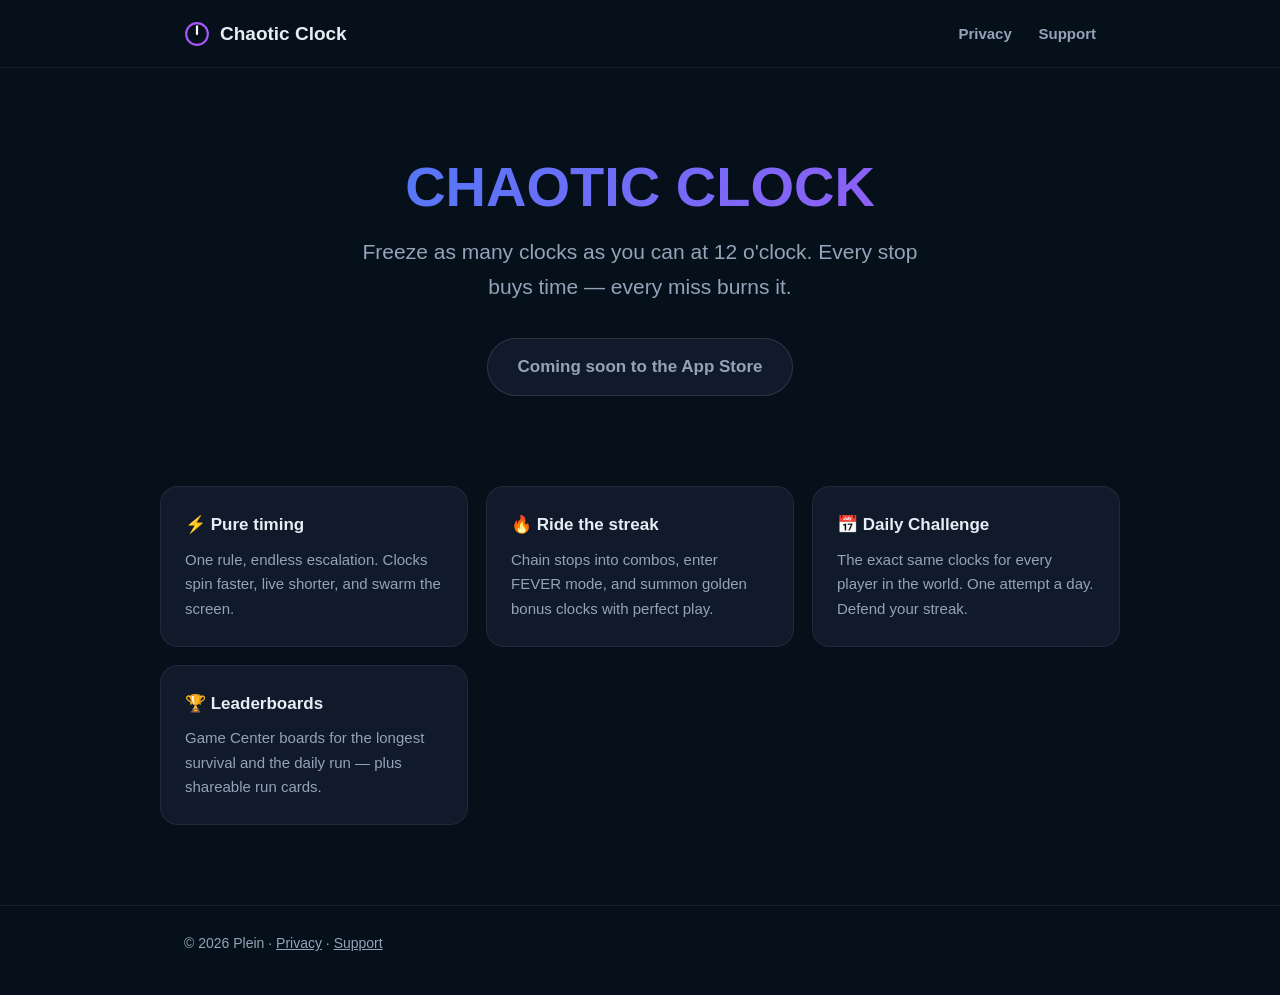
==== index.html @ d5d343c8 "Chaotic Clock website: landing, privacy policy, support Co-Authored-By: Claude Fable 5 <noreply@anth" ====
<!DOCTYPE html>
<html lang="en">
<head>
<meta charset="utf-8">
<meta name="viewport" content="width=device-width, initial-scale=1">
<title>Chaotic Clock — Freeze time. Outlast chaos.</title>
<meta name="description" content="Chaotic Clock is a pure timing game for iPhone: tap each clock the instant it strikes 12, bank seconds, and outlast the chaos.">
<meta name="theme-color" content="#06101b">
<meta property="og:site_name" content="Chaotic Clock">
<meta property="og:title" content="Chaotic Clock — Freeze time. Outlast chaos.">
<meta property="og:description" content="Tap each clock the instant it strikes 12. Every stop buys time, every miss burns it.">
<meta property="og:type" content="website">
<link rel="stylesheet" href="assets/styles.css">
</head>
<body>

<header class="site-header">
  <div class="wrap">
    <a class="brand" href="./">
      <svg class="clock" viewBox="0 0 24 24" fill="none" stroke="#a855f7" stroke-width="2" aria-hidden="true">
        <circle cx="12" cy="12" r="10"/><path d="M12 12V5" stroke="#fff" stroke-linecap="round"/>
      </svg>
      Chaotic Clock
    </a>
    <nav class="nav">
      <a href="privacy/">Privacy</a>
      <a href="support/">Support</a>
    </nav>
  </div>
</header>

<main>
  <section class="hero">
    <div class="wrap">
      <h1>CHAOTIC CLOCK</h1>
      <p>Freeze as many clocks as you can at 12 o'clock. Every stop buys time — every miss burns it.</p>
      <span class="badge badge--soon">Coming soon to the App&nbsp;Store</span>
    </div>
  </section>

  <section class="wrap features">
    <div class="feature">
      <h3>⚡ Pure timing</h3>
      <p>One rule, endless escalation. Clocks spin faster, live shorter, and swarm the screen.</p>
    </div>
    <div class="feature">
      <h3>🔥 Ride the streak</h3>
      <p>Chain stops into combos, enter FEVER mode, and summon golden bonus clocks with perfect play.</p>
    </div>
    <div class="feature">
      <h3>📅 Daily Challenge</h3>
      <p>The exact same clocks for every player in the world. One attempt a day. Defend your streak.</p>
    </div>
    <div class="feature">
      <h3>🏆 Leaderboards</h3>
      <p>Game Center boards for the longest survival and the daily run — plus shareable run cards.</p>
    </div>
  </section>
</main>

<footer class="site-footer">
  <div class="wrap">
    © 2026 Plein · <a href="privacy/">Privacy</a> · <a href="support/">Support</a>
  </div>
</footer>

</body>
</html>
---- assets/styles.css ----
:root {
  --bg: #06101b;
  --surface: #101a2b;
  --text: #e8edf5;
  --muted: #94a3b8;
  --accent: #a855f7;
  --accent2: #3b82f6;
  --good: #4ade80;
}

* { box-sizing: border-box; }

body {
  margin: 0;
  background: var(--bg);
  color: var(--text);
  font: 17px/1.65 -apple-system, BlinkMacSystemFont, "Segoe UI", Roboto, sans-serif;
}

.wrap { max-width: 960px; margin: 0 auto; padding: 0 24px; }
.wrap--narrow { max-width: 720px; }

.site-header { padding: 18px 0; border-bottom: 1px solid rgba(255, 255, 255, 0.07); }
.site-header .wrap { display: flex; align-items: center; justify-content: space-between; }

.brand {
  display: flex; align-items: center; gap: 10px;
  font-weight: 800; font-size: 19px; color: var(--text); text-decoration: none;
}
.brand .clock { width: 26px; height: 26px; }

.nav a { color: var(--muted); text-decoration: none; margin-left: 22px; font-weight: 600; font-size: 15px; }
.nav a:hover { color: var(--text); }

.hero { text-align: center; padding: 90px 0 70px; }
.hero h1 {
  font-size: 56px; line-height: 1.05; margin: 0 0 18px; font-weight: 900;
  background: linear-gradient(120deg, var(--accent2), var(--accent));
  -webkit-background-clip: text; background-clip: text; color: transparent;
}
.hero p { color: var(--muted); font-size: 21px; max-width: 560px; margin: 0 auto 34px; }

.badge {
  display: inline-block; padding: 14px 30px; border-radius: 999px;
  background: var(--accent); color: #fff; font-weight: 700; text-decoration: none;
  box-shadow: 0 8px 30px rgba(168, 85, 247, 0.35);
}
.badge--soon { background: var(--surface); color: var(--muted); box-shadow: none;
  border: 1px solid rgba(255, 255, 255, 0.12); }

.features { display: grid; grid-template-columns: repeat(auto-fit, minmax(240px, 1fr));
  gap: 18px; padding: 20px 0 80px; }
.feature { background: var(--surface); border: 1px solid rgba(255, 255, 255, 0.07);
  border-radius: 18px; padding: 24px; }
.feature h3 { margin: 0 0 8px; font-size: 17px; }
.feature p { margin: 0; color: var(--muted); font-size: 15px; }

.article { padding: 56px 0 90px; }
.article h1 { font-size: 38px; margin: 0 0 6px; }
.updated { color: var(--muted); font-size: 14px; margin-bottom: 28px; }
.lead { background: var(--surface); border-left: 4px solid var(--accent);
  border-radius: 12px; padding: 18px 22px; margin-bottom: 32px; }
.article h2 { font-size: 23px; margin: 40px 0 10px; }
.article a { color: var(--accent2); }
.article ul { padding-left: 22px; }
.article li { margin-bottom: 6px; }

.site-footer { border-top: 1px solid rgba(255, 255, 255, 0.07);
  padding: 26px 0 40px; color: var(--muted); font-size: 14px; }
.site-footer a { color: var(--muted); }
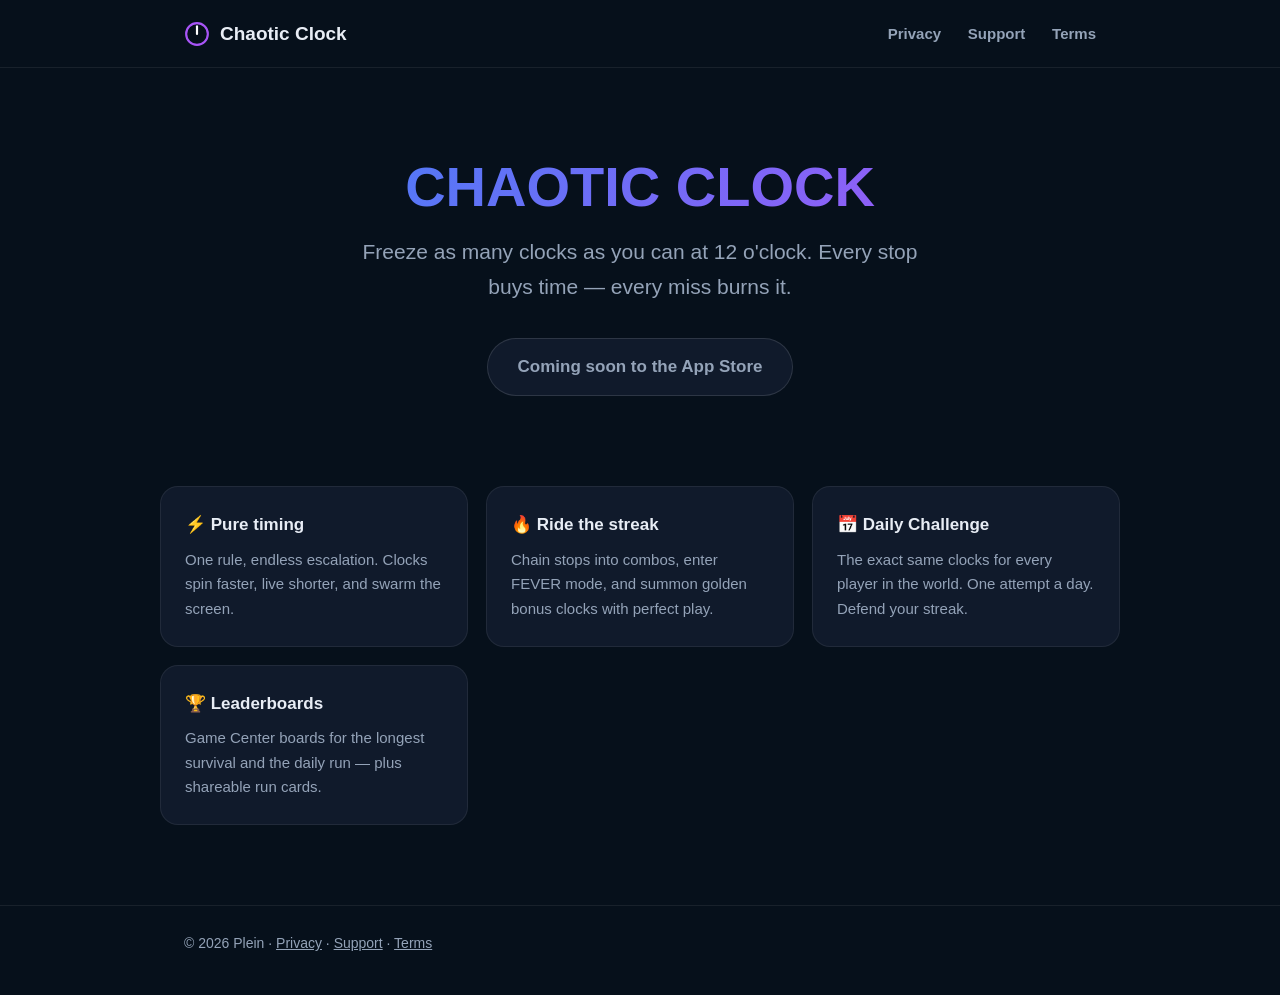
==== commit bd315112: "Privacy policy for anonymous analytics + consent; add Terms of Use The app now includes optional Sta" ====
--- a/index.html
+++ b/index.html
@@ -25,6 +25,7 @@
     <nav class="nav">
       <a href="privacy/">Privacy</a>
       <a href="support/">Support</a>
+      <a href="terms/">Terms</a>
     </nav>
   </div>
 </header>
@@ -60,7 +61,7 @@
 
 <footer class="site-footer">
   <div class="wrap">
-    © 2026 Plein · <a href="privacy/">Privacy</a> · <a href="support/">Support</a>
+    © 2026 Plein · <a href="privacy/">Privacy</a> · <a href="support/">Support</a> · <a href="terms/">Terms</a>
   </div>
 </footer>
 
